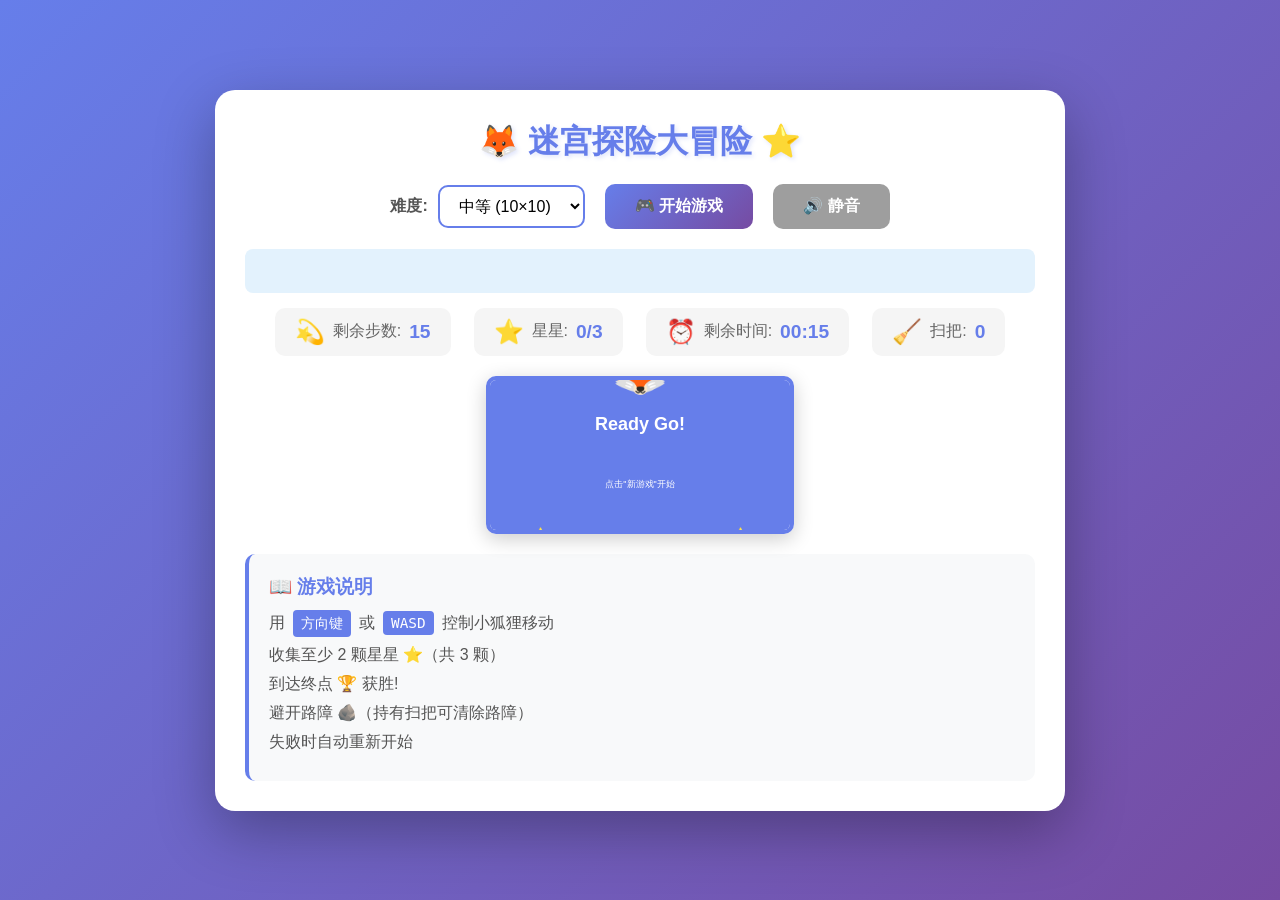
==== index.html @ 57018a7d "Initial MiGongGame" ====
<!doctype html>
<html lang="zh-CN">
  <head>
    <meta charset="UTF-8" />
    <meta name="viewport" content="width=device-width, initial-scale=1.0" />
    <title>🦊 迷宫探险大冒险</title>
    <link rel="stylesheet" href="style.css" />
  </head>
  <body>
    <div class="game-container">
      <h1>🦊 迷宫探险大冒险 ⭐</h1>

      <div class="controls">
        <div class="difficulty-select">
          <label for="difficulty">难度:</label>
          <select id="difficulty">
            <option value="5">简单 (5×5)</option>
            <option value="10" selected>中等 (10×10)</option>
            <option value="15">困难 (15×15)</option>
          </select>
        </div>
        <button id="newGameBtn" class="btn btn-primary">
          🎮 <span id="reStartGame">开始游戏</span>
        </button>
        <button id="muteBtn" class="btn btn-muted">🔊 静音</button>
      </div>
      <div class="difficulty-tip" id="difficultyTip"></div>

      <div class="game-info">
        <div class="stat">
          <span class="stat-icon">💫</span>
          <span class="stat-label">剩余步数:</span>
          <span id="remainingSteps" class="stat-value">15</span>
        </div>
        <div class="stat">
          <span class="stat-icon">⭐</span>
          <span class="stat-label">星星:</span>
          <span id="stars" class="stat-value">0/3</span>
        </div>
        <div class="stat">
          <span class="stat-icon">⏰</span>
          <span class="stat-label">剩余时间:</span>
          <span id="timer" class="stat-value">00:15</span>
        </div>
        <div class="stat">
          <span class="stat-icon">🧹</span>
          <span class="stat-label">扫把:</span>
          <span id="brooms" class="stat-value">0</span>
        </div>
      </div>

      <div class="game-wrapper">
        <canvas id="gameCanvas"></canvas>
      </div>

      <div class="instructions">
        <h3>📖 游戏说明</h3>
        <ul>
          <li>用 <kbd>方向键</kbd> 或 <kbd>WASD</kbd> 控制小狐狸移动</li>
          <li>收集至少 2 颗星星 ⭐（共 3 颗）</li>
          <li>到达终点 🏆 获胜!</li>
          <li>避开路障 🪨（持有扫把可清除路障）</li>
          <li>失败时自动重新开始</li>
        </ul>
      </div>

      <div id="winMessage" class="win-message hidden">
        <div class="win-content">
          <h2>🎉 恭喜获胜！🎉</h2>
          <p class="win-stats"></p>
          <div class="win-buttons">
            <button id="nextLevelBtn" class="btn btn-primary">下一关</button>
            <button id="replayLevelBtn" class="btn btn-primary">
              重玩本关
            </button>
          </div>
        </div>
      </div>

      <div id="loseMessage" class="win-message hidden">
        <div class="win-content lose-content">
          <h2>😢 闯关失败！</h2>
          <p class="lose-stats"></p>
          <button id="restartBtn" class="btn btn-primary">重新开始</button>
        </div>
      </div>
    </div>

    <script src="game.js"></script>
  </body>
</html>
---- style.css ----
* {
  margin: 0;
  padding: 0;
  box-sizing: border-box;
}

body {
  font-family: "Segoe UI", Tahoma, Geneva, Verdana, sans-serif;
  background: linear-gradient(135deg, #667eea 0%, #764ba2 100%);
  min-height: 100vh;
  display: flex;
  justify-content: center;
  align-items: center;
  padding: 20px;
}

.game-container {
  background: white;
  border-radius: 20px;
  padding: 30px;
  box-shadow: 0 20px 60px rgba(0, 0, 0, 0.3);
  max-width: 850px;
  width: 100%;
}

h1 {
  text-align: center;
  color: #667eea;
  margin-bottom: 20px;
  font-size: 2rem;
  text-shadow: 2px 2px 4px rgba(102, 126, 234, 0.2);
}

.controls {
  display: flex;
  justify-content: center;
  align-items: center;
  gap: 20px;
  margin-bottom: 20px;
  flex-wrap: wrap;
}

.difficulty-select {
  display: flex;
  align-items: center;
  gap: 10px;
}

.difficulty-select label {
  font-weight: 600;
  color: #555;
}

.difficulty-select select {
  padding: 10px 15px;
  border: 2px solid #667eea;
  border-radius: 10px;
  font-size: 1rem;
  background: white;
  cursor: pointer;
  transition: all 0.3s;
}

.difficulty-select select:hover {
  border-color: #764ba2;
  box-shadow: 0 0 10px rgba(102, 126, 234, 0.3);
}

.btn {
  padding: 12px 30px;
  border: none;
  border-radius: 10px;
  font-size: 1rem;
  font-weight: 600;
  cursor: pointer;
  transition: all 0.3s;
}

.btn-primary {
  background: linear-gradient(135deg, #667eea 0%, #764ba2 100%);
  color: white;
}

.btn-primary:hover {
  transform: translateY(-2px);
  box-shadow: 0 5px 20px rgba(102, 126, 234, 0.4);
}

.btn-win {
  background: linear-gradient(135deg, #fafafc 0%, #b682ea 100%);
  color: rgb(9, 9, 9);
}

.btn-win:hover {
  transform: translateY(-2px);
  box-shadow: 0 5px 20px rgba(245, 226, 242, 0.4);
}

.game-info {
  display: flex;
  justify-content: center;
  gap: 23px;
  margin-bottom: 20px;
  flex-wrap: wrap;
}

.stat {
  display: flex;
  align-items: center;
  gap: 8px;
  padding: 10px 20px;
  background: #f5f5f5;
  border-radius: 10px;
}

.stat-icon {
  font-size: 1.5rem;
}

.stat-label {
  color: #666;
  font-weight: 500;
}

.stat-value {
  color: #667eea;
  font-weight: 700;
  font-size: 1.2rem;
}

.game-wrapper {
  display: flex;
  justify-content: center;
  margin-bottom: 20px;
}

#gameCanvas {
  border: 4px solid #667eea;
  border-radius: 10px;
  box-shadow: 0 5px 20px rgba(0, 0, 0, 0.2);
}

.instructions {
  background: #f8f9fa;
  padding: 20px;
  border-radius: 10px;
  border-left: 4px solid #667eea;
}

.instructions h3 {
  color: #667eea;
  margin-bottom: 10px;
}

.instructions ul {
  list-style: none;
  padding-left: 0;
}

.instructions li {
  color: #555;
  margin: 8px 0;
  display: flex;
  align-items: center;
  gap: 8px;
}

kbd {
  background: #667eea;
  color: white;
  padding: 4px 8px;
  border-radius: 4px;
  font-family: monospace;
  font-size: 0.9rem;
}

.win-message {
  position: fixed;
  top: 0;
  left: 0;
  width: 100%;
  height: 100%;
  background: rgba(0, 0, 0, 0.7);
  display: flex;
  justify-content: center;
  align-items: center;
  z-index: 1000;
}

.win-content {
  background: white;
  padding: 40px 60px;
  border-radius: 20px;
  text-align: center;
  animation: popIn 0.5s ease;
}

@keyframes popIn {
  0% {
    transform: scale(0);
    opacity: 0;
  }
  50% {
    transform: scale(1.1);
  }
  100% {
    transform: scale(1);
    opacity: 1;
  }
}

.win-content h2 {
  color: #667eea;
  font-size: 2.5rem;
  margin-bottom: 20px;
}

.win-buttons {
  display: flex;
  gap: 15px;
  justify-content: center;
  flex-wrap: wrap;
  margin-top: 20px;
}

.win-buttons .btn {
  min-width: 140px;
}

.win-content button {
  margin: 10px 5px;
}

.win-stats {
  color: #555;
  font-size: 1.2rem;
  margin: 20px 0;
  line-height: 1.8;
}

.lose-content h2 {
  color: #e74c3c;
}

.lose-stats {
  color: #555;
  font-size: 1.2rem;
  margin: 20px 0;
  line-height: 1.8;
}

/* 模式完成弹窗样式 */
.mode-complete-message {
  background: rgba(0, 0, 0, 0.85) !important;
}

.mode-complete-message .win-content {
  background: linear-gradient(135deg, #667eea 0%, #764ba2 100%) !important;
  color: white !important;
}

.mode-complete-message .win-content h2 {
  color: white !important;
  font-size: 3rem !important;
  margin-bottom: 30px;
  text-shadow: 2px 2px 8px rgba(0, 0, 0, 0.3);
}

.mode-complete-message .win-stats {
  color: white !important;
  font-size: 1.4rem !important;
  margin: 30px 0;
  line-height: 2;
}

.hidden {
  display: none !important;
}

/* Responsive design */
@media (max-width: 600px) {
  .game-container {
    padding: 20px;
  }

  h1 {
    font-size: 1.5rem;
  }

  .controls {
    flex-direction: column;
  }

  .difficulty-select {
    flex-direction: column;
    gap: 5px;
  }

  .game-info {
    gap: 10px;
  }

  .stat {
    padding: 8px 12px;
    font-size: 0.9rem;
  }

  .win-content {
    padding: 30px;
    margin: 20px;
  }

  .win-content h2 {
    font-size: 1.8rem;
  }
}

/* 关卡选择 */
.level-select {
  display: flex;
  align-items: center;
  gap: 10px;
}

.level-select label {
  font-weight: 600;
  color: #555;
}

.level-select select {
  padding: 10px 15px;
  border: 2px solid #667eea;
  border-radius: 10px;
  font-size: 1rem;
  background: white;
  cursor: pointer;
  transition: all 0.3s;
}

.level-select select:hover {
  border-color: #764ba2;
  box-shadow: 0 0 10px rgba(102, 126, 234, 0.3);
}

/* 难度提示 */
.difficulty-tip {
  text-align: center;
  padding: 10px;
  background: #e3f2fd;
  border-radius: 8px;
  margin-bottom: 15px;
  color: #1976d2;
  font-weight: 500;
  min-height: 44px;
}

/* 静音按钮 */
.btn-muted {
  background: #9e9e9e;
  color: white;
}

.btn-muted:hover {
  background: #757575;
  transform: translateY(-2px);
  box-shadow: 0 5px 20px rgba(117, 117, 117, 0.4);
}

.btn-muted.muted {
  background: #e57373;
}

/* 扫把道具高亮 */
.stat.has-broom {
  background: linear-gradient(135deg, #fff3e0 0%, #ffe0b2 100%);
  border: 2px solid #ff9800;
}

/* 星星不够提示 */
#starNotEnoughTip {
  display: none;
}

#starNotEnoughTip.hidden {
  display: none;
}

#starNotEnoughTip:not(.hidden) {
  display: block;
}

/* 模式完成提示 */
#modeCompletionTip {
  display: none;
}

#modeCompletionTip.hidden {
  display: none;
}

#modeCompletionTip:not(.hidden) {
  display: block;
}
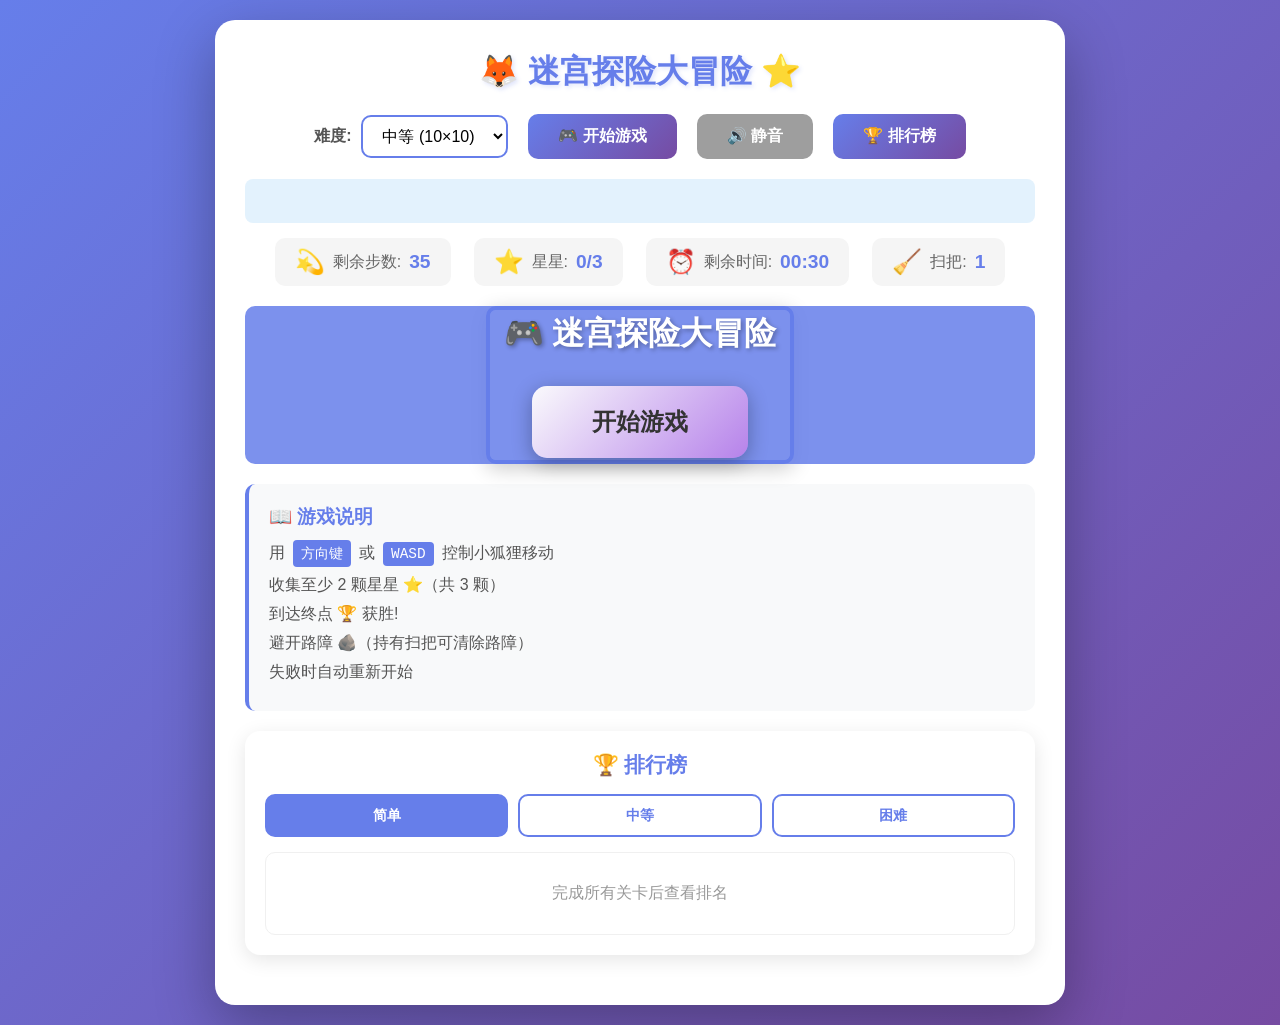
==== commit 4c90ff48: "add paihangbang function" ====
--- a/index.html
+++ b/index.html
@@ -23,6 +23,10 @@
           🎮 <span id="reStartGame">开始游戏</span>
         </button>
         <button id="muteBtn" class="btn btn-muted">🔊 静音</button>
+        <button id="leaderboardBtn" class="btn btn-primary">🏆 排行榜</button>
+        <button id="addTestDataBtn" class="btn btn-muted test-data hidden">
+          🧪 添加测试数据
+        </button>
       </div>
       <div class="difficulty-tip" id="difficultyTip"></div>
 
@@ -51,6 +55,13 @@
 
       <div class="game-wrapper">
         <canvas id="gameCanvas"></canvas>
+        <!-- 开始游戏遮罩层 -->
+        <div class="game-overlay hidden" id="gameOverlay">
+          <div class="overlay-content">
+            <h2>🎮 迷宫探险大冒险</h2>
+            <button id="startGameBtn" class="btn btn-start">开始游戏</button>
+          </div>
+        </div>
       </div>
 
       <div class="instructions">
@@ -64,16 +75,30 @@
         </ul>
       </div>
 
+      <!-- 排行榜面板 -->
+      <div class="leaderboard-panel" id="leaderboardPanel">
+        <h3>🏆 排行榜</h3>
+        <div class="leaderboard-tabs">
+          <button class="tab-btn active" data-difficulty="5">简单</button>
+          <button class="tab-btn" data-difficulty="10">中等</button>
+          <button class="tab-btn" data-difficulty="15">困难</button>
+        </div>
+        <div class="leaderboard-content" id="leaderboardContent">
+          <p style="text-align: center; color: #999">完成所有关卡后查看排名</p>
+        </div>
+      </div>
+
       <div id="winMessage" class="win-message hidden">
         <div class="win-content">
           <h2>🎉 恭喜获胜！🎉</h2>
           <p class="win-stats"></p>
-          <div class="win-buttons">
+          <div class="win-buttons hidden" id="winButtons">
             <button id="nextLevelBtn" class="btn btn-primary">下一关</button>
             <button id="replayLevelBtn" class="btn btn-primary">
               重玩本关
             </button>
           </div>
+          <div class="win-buttons-input hidden" id="leaderboardInput"></div>
         </div>
       </div>
 
--- a/style.css
+++ b/style.css
@@ -132,12 +132,62 @@
   display: flex;
   justify-content: center;
   margin-bottom: 20px;
+  position: relative;
 }
 
 #gameCanvas {
   border: 4px solid #667eea;
   border-radius: 10px;
   box-shadow: 0 5px 20px rgba(0, 0, 0, 0.2);
+}
+
+/* 游戏遮罩层 */
+.game-overlay {
+  position: absolute;
+  top: 0;
+  left: 0;
+  width: 100%;
+  height: 100%;
+  background: rgba(102, 126, 234, 0.85);
+  display: flex;
+  justify-content: center;
+  align-items: center;
+  border-radius: 10px;
+  z-index: 100;
+}
+
+.overlay-content {
+  text-align: center;
+  color: white;
+}
+
+.overlay-content h2 {
+  font-size: 2rem;
+  margin-bottom: 30px;
+  text-shadow: 2px 2px 4px rgba(0, 0, 0, 0.3);
+}
+
+.btn-start {
+  padding: 20px 60px;
+  font-size: 1.5rem;
+  font-weight: bold;
+  background: linear-gradient(135deg, #fafafc 0%, #b682ea 100%);
+  color: #333;
+  border: none;
+  border-radius: 15px;
+  cursor: pointer;
+  transition: all 0.3s;
+  box-shadow: 0 5px 20px rgba(0, 0, 0, 0.3);
+}
+
+.btn-start:hover {
+  transform: translateY(-3px) scale(1.05);
+  box-shadow: 0 10px 30px rgba(0, 0, 0, 0.4);
+  background: linear-gradient(135deg, #b682ea 0%, #fafafc 100%);
+}
+
+.btn-start:active {
+  transform: translateY(-1px);
 }
 
 .instructions {
@@ -366,6 +416,15 @@
   box-shadow: 0 5px 20px rgba(117, 117, 117, 0.4);
 }
 
+.btn-muted.test-data {
+  background: #ff9800;
+}
+
+.btn-muted.test-data:hover {
+  background: #f57c00;
+  box-shadow: 0 5px 20px rgba(255, 152, 0, 0.4);
+}
+
 .btn-muted.muted {
   background: #e57373;
 }
@@ -401,3 +460,91 @@
 #modeCompletionTip:not(.hidden) {
   display: block;
 }
+
+/* 排行榜面板 */
+.leaderboard-panel {
+  background: white;
+  padding: 20px;
+  border-radius: 15px;
+  box-shadow: 0 5px 20px rgba(0, 0, 0, 0.1);
+  margin-bottom: 20px;
+  margin-top: 20px;
+}
+
+.leaderboard-panel h3 {
+  color: #667eea;
+  margin-bottom: 15px;
+  text-align: center;
+  font-size: 1.3rem;
+}
+
+.leaderboard-tabs {
+  display: flex;
+  gap: 10px;
+  margin-bottom: 15px;
+}
+
+.tab-btn {
+  flex: 1;
+  padding: 10px;
+  border: 2px solid #667eea;
+  background: white;
+  color: #667eea;
+  border-radius: 10px;
+  cursor: pointer;
+  font-weight: 600;
+  font-size: 0.9rem;
+  transition: all 0.3s;
+}
+
+.tab-btn.active {
+  background: #667eea;
+  color: white;
+}
+
+.tab-btn:hover:not(.active) {
+  background: #f0f0ff;
+}
+
+.leaderboard-content {
+  max-height: 250px;
+  overflow-y: auto;
+  border: 1px solid #f0f0f0;
+  border-radius: 10px;
+  padding: 10px;
+}
+
+.leaderboard-content ul {
+  list-style: none;
+  padding: 0;
+  margin: 0;
+}
+
+.leaderboard-content li {
+  padding: 10px;
+  border-bottom: 1px solid #f0f0f0;
+  display: flex;
+  justify-content: space-between;
+  align-items: center;
+}
+
+.leaderboard-content li:last-child {
+  border-bottom: none;
+}
+
+.leaderboard-content li:nth-child(1) {
+  background: linear-gradient(135deg, #fff9e6 0%, #fff3cd 100%);
+  font-weight: bold;
+}
+
+.leaderboard-content li:nth-child(2) {
+  background: linear-gradient(135deg, #f5f5f5 0%, #e8e8e8 100%);
+}
+
+.leaderboard-content li:nth-child(3) {
+  background: linear-gradient(135deg, #f5e6d3 0%, #e6d3b3 100%);
+}
+
+.leaderboard-panel.hidden {
+  display: none;
+}
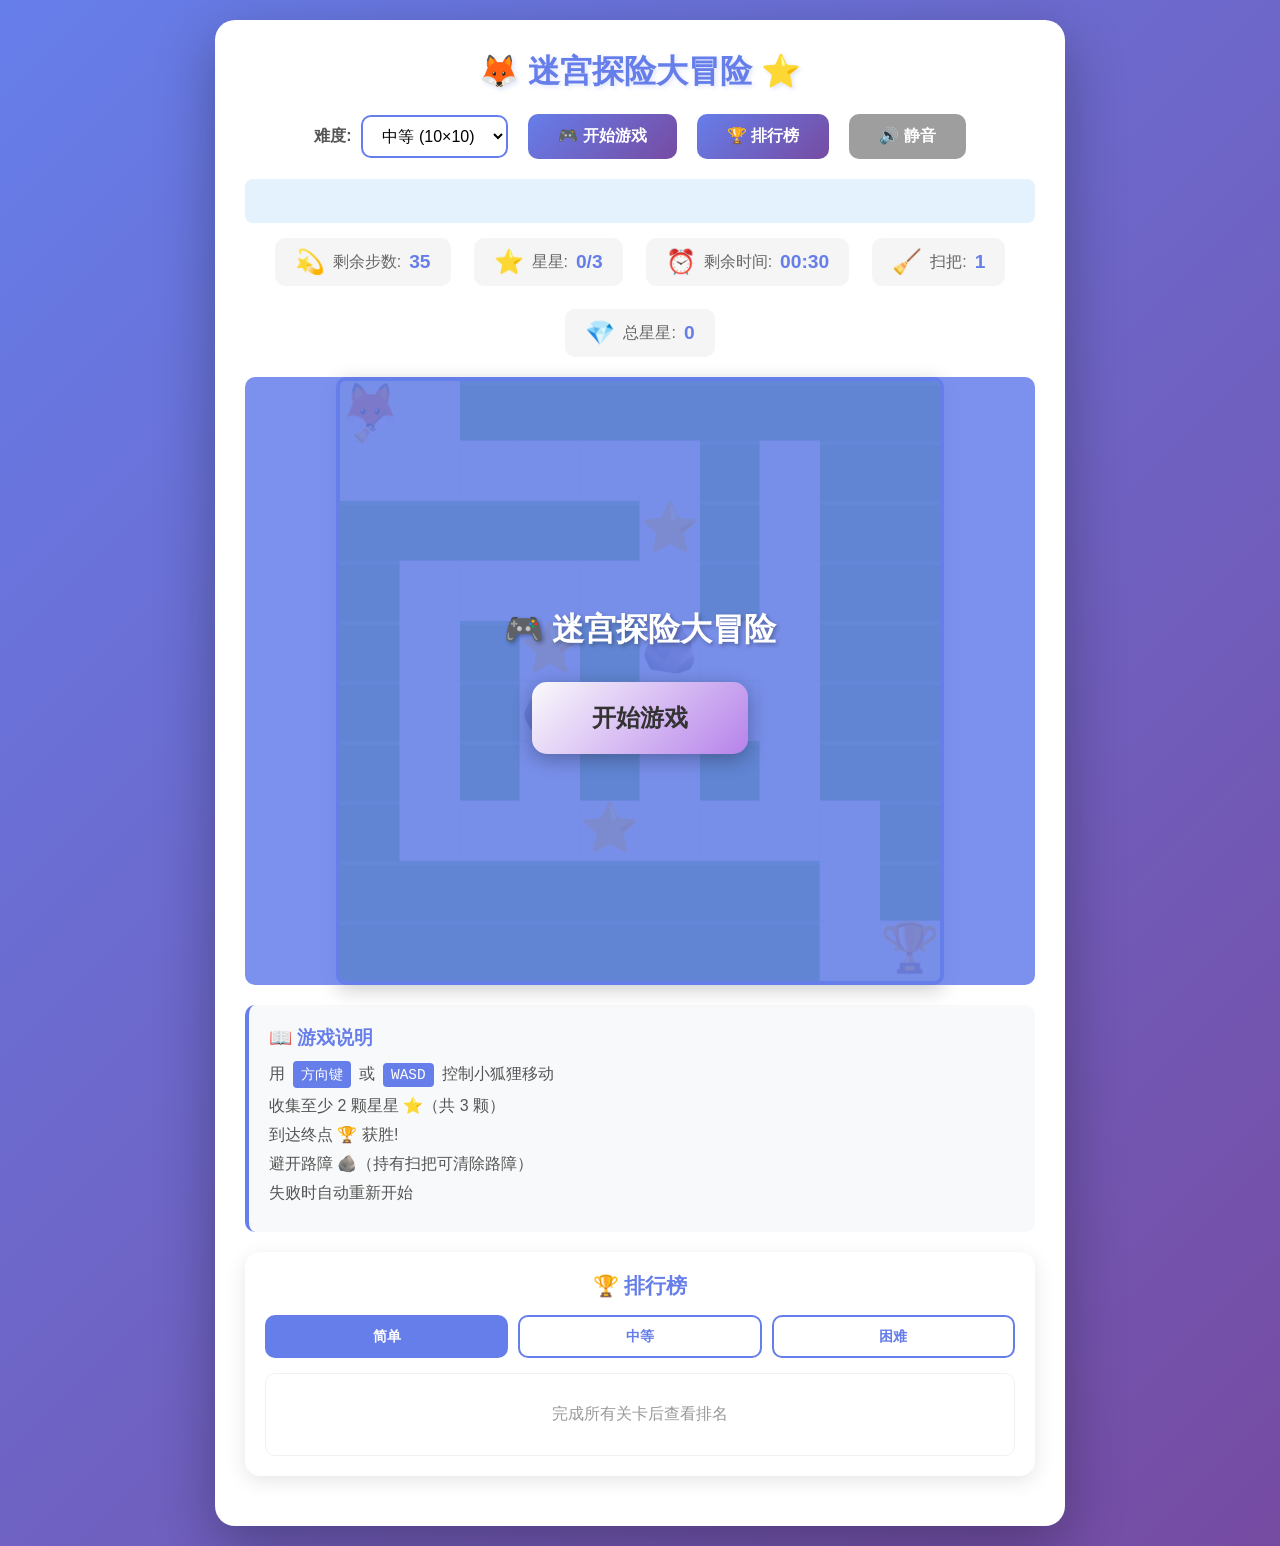
==== commit 87afdc9e: "update MiGongGame" ====
--- a/index.html
+++ b/index.html
@@ -22,8 +22,9 @@
         <button id="newGameBtn" class="btn btn-primary">
           🎮 <span id="reStartGame">开始游戏</span>
         </button>
+        <button id="leaderboardBtn" class="btn btn-primary">🏆 排行榜</button>
         <button id="muteBtn" class="btn btn-muted">🔊 静音</button>
-        <button id="leaderboardBtn" class="btn btn-primary">🏆 排行榜</button>
+
         <button id="addTestDataBtn" class="btn btn-muted test-data hidden">
           🧪 添加测试数据
         </button>
@@ -50,6 +51,11 @@
           <span class="stat-icon">🧹</span>
           <span class="stat-label">扫把:</span>
           <span id="brooms" class="stat-value">0</span>
+        </div>
+        <div class="stat">
+          <span class="stat-icon">💎</span>
+          <span class="stat-label">总星星:</span>
+          <span id="totalStars" class="stat-value">0</span>
         </div>
       </div>
 
--- a/style.css
+++ b/style.css
@@ -535,6 +535,7 @@
 .leaderboard-content li:nth-child(1) {
   background: linear-gradient(135deg, #fff9e6 0%, #fff3cd 100%);
   font-weight: bold;
+  color: #000;
 }
 
 .leaderboard-content li:nth-child(2) {
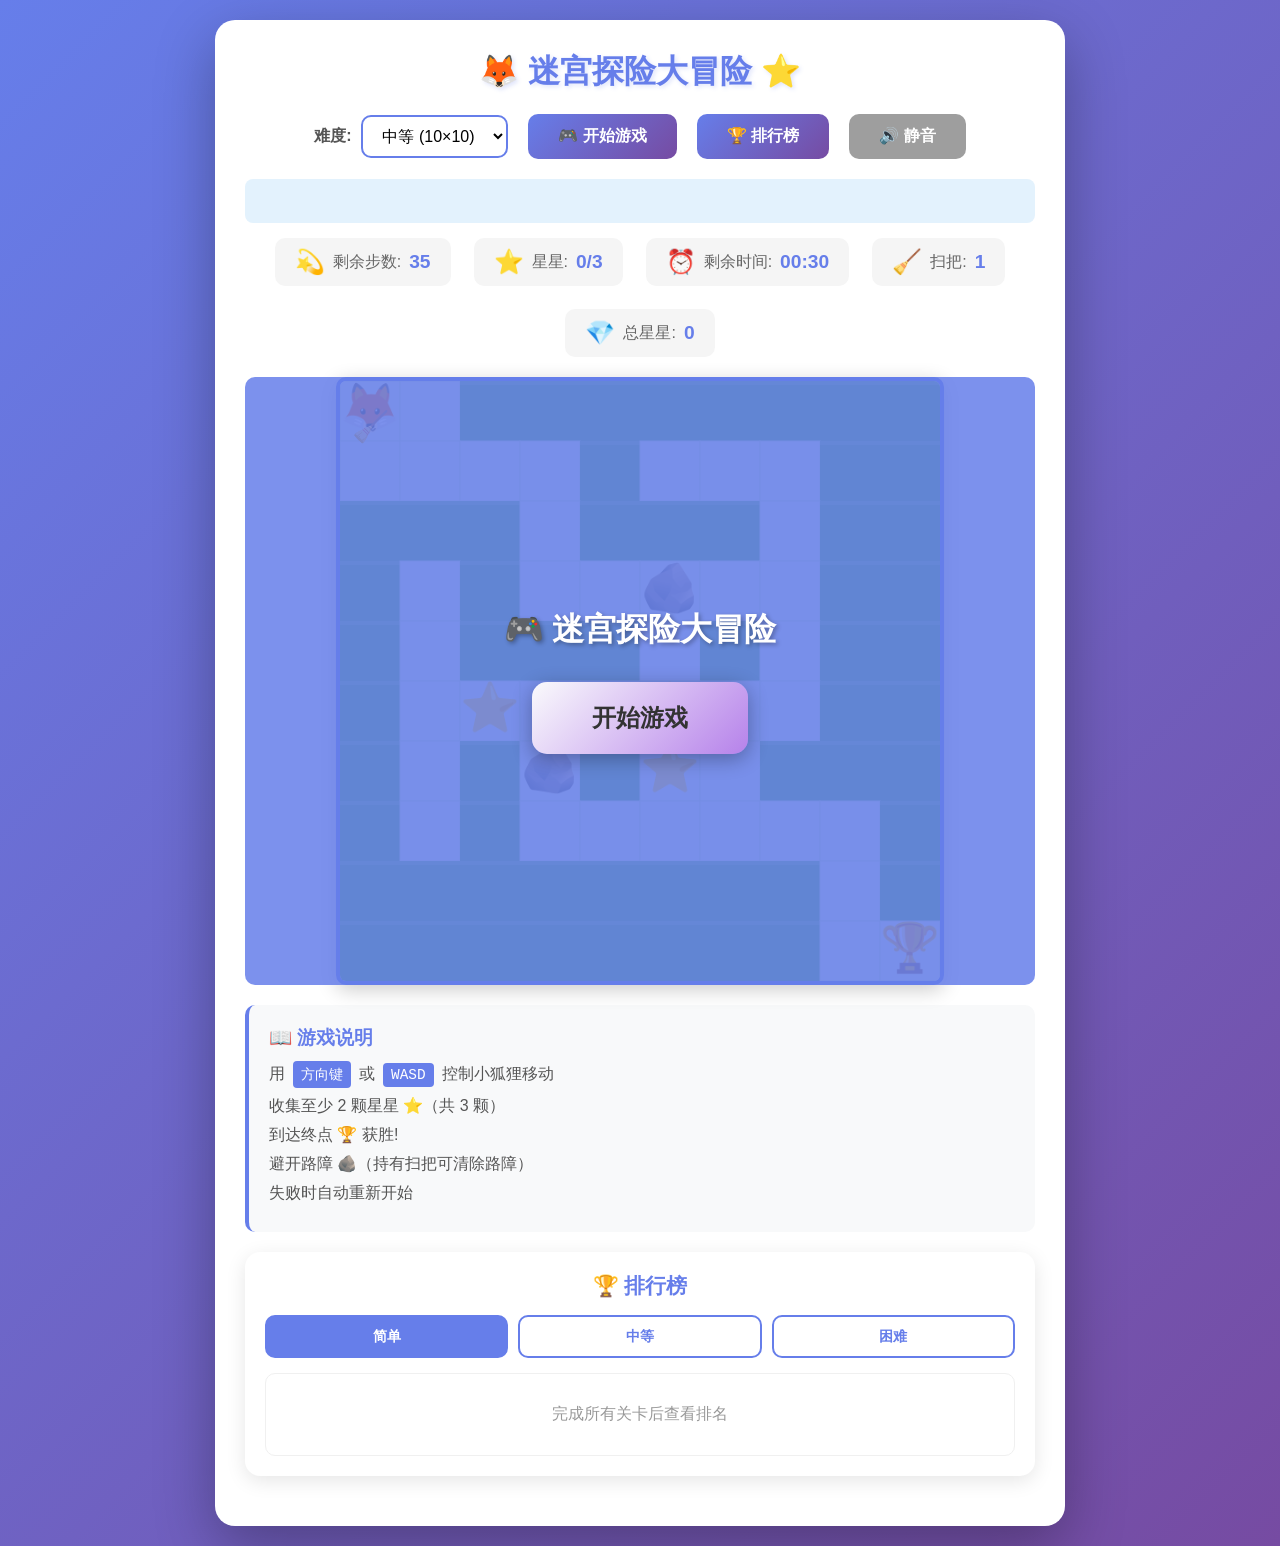
==== commit 40b22b0b: "update paihangbang style" ====
--- a/index.html
+++ b/index.html
@@ -29,7 +29,7 @@
           🧪 添加测试数据
         </button>
       </div>
-      <div class="difficulty-tip" id="difficultyTip"></div>
+      <div class="difficulty-tip" id="difficultyT ip"></div>
 
       <div class="game-info">
         <div class="stat">
--- a/style.css
+++ b/style.css
@@ -535,7 +535,6 @@
 .leaderboard-content li:nth-child(1) {
   background: linear-gradient(135deg, #fff9e6 0%, #fff3cd 100%);
   font-weight: bold;
-  color: #000;
 }
 
 .leaderboard-content li:nth-child(2) {
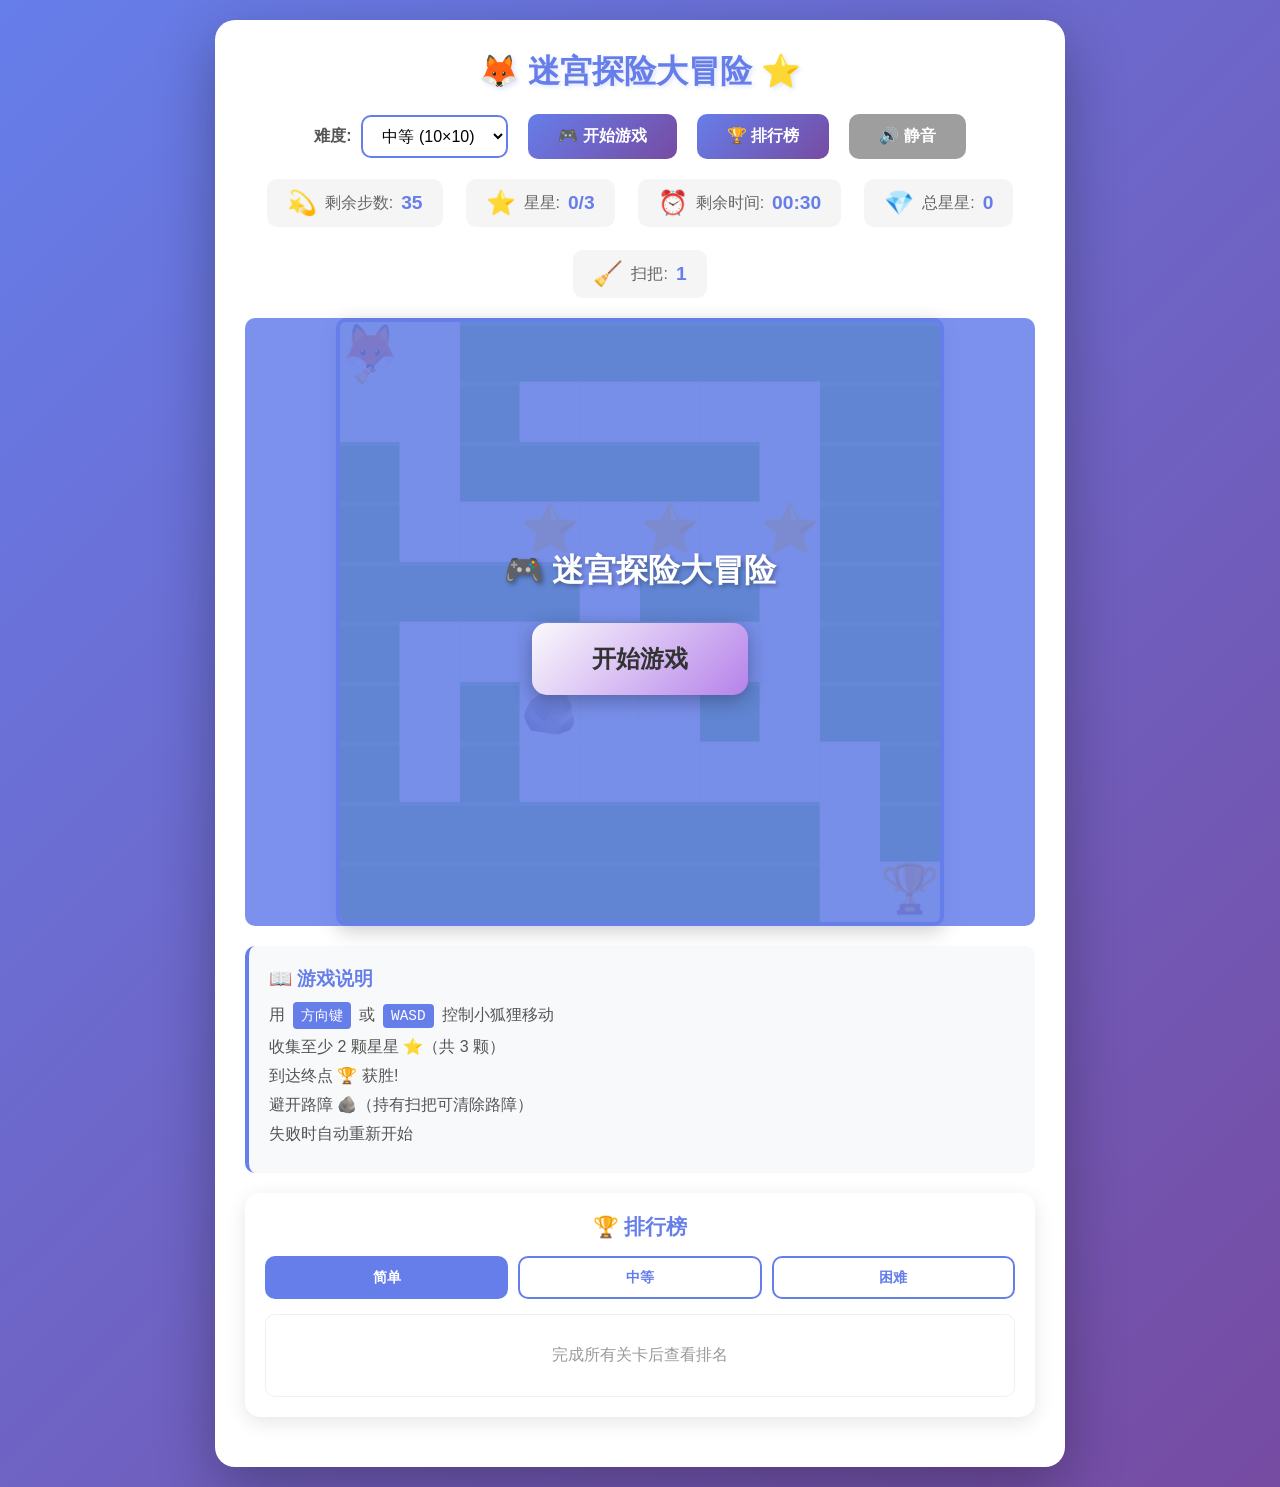
==== commit bc8b1088: "fixed UI bug" ====
--- a/index.html
+++ b/index.html
@@ -29,7 +29,7 @@
           🧪 添加测试数据
         </button>
       </div>
-      <div class="difficulty-tip" id="difficultyT ip"></div>
+      <div class="difficulty-tip" id="difficultyTip"></div>
 
       <div class="game-info">
         <div class="stat">
@@ -48,14 +48,14 @@
           <span id="timer" class="stat-value">00:15</span>
         </div>
         <div class="stat">
+          <span class="stat-icon">💎</span>
+          <span class="stat-label">总星星:</span>
+          <span id="totalStars" class="stat-value">0</span>
+        </div>
+        <div class="stat">
           <span class="stat-icon">🧹</span>
           <span class="stat-label">扫把:</span>
           <span id="brooms" class="stat-value">0</span>
-        </div>
-        <div class="stat">
-          <span class="stat-icon">💎</span>
-          <span class="stat-label">总星星:</span>
-          <span id="totalStars" class="stat-value">0</span>
         </div>
       </div>
 
